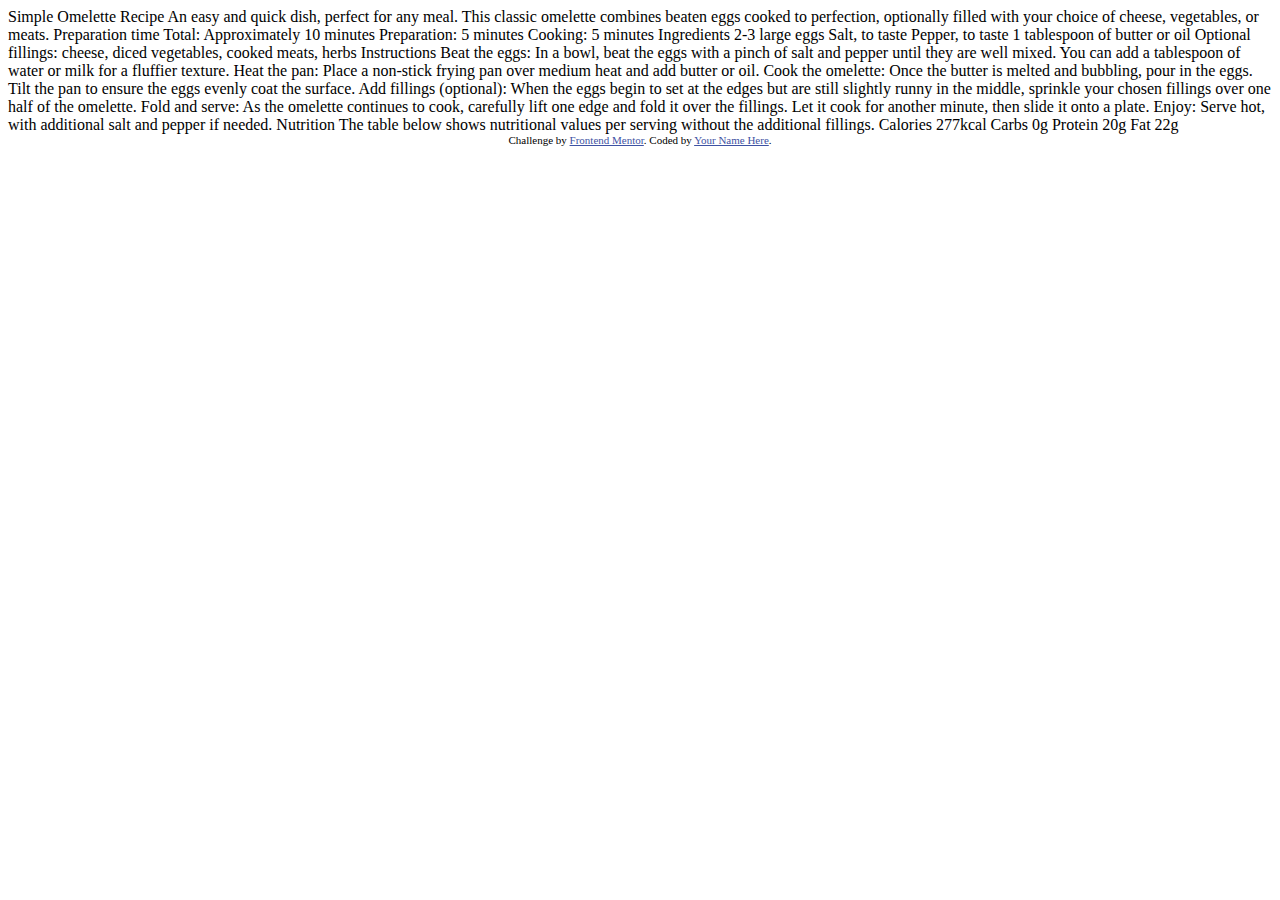
==== recipe-page-main/index.html @ f67515c8 "First Commit" ====
<!DOCTYPE html>
<html lang="en">
<head>
  <meta charset="UTF-8">
  <meta name="viewport" content="width=device-width, initial-scale=1.0"> <!-- displays site properly based on user's device -->

  <link rel="icon" type="image/png" sizes="32x32" href="./assets/images/favicon-32x32.png">
  
  <title>Frontend Mentor | Recipe page</title>

  <!-- Feel free to remove these styles or customise in your own stylesheet 👍 -->
  <style>
    .attribution { font-size: 11px; text-align: center; }
    .attribution a { color: hsl(228, 45%, 44%); }
  </style>
</head>
<body>

  Simple Omelette Recipe

  An easy and quick dish, perfect for any meal. This classic omelette combines beaten eggs cooked 
  to perfection, optionally filled with your choice of cheese, vegetables, or meats.

  Preparation time

  Total: Approximately 10 minutes
  Preparation: 5 minutes
  Cooking: 5 minutes

  Ingredients

  2-3 large eggs
  Salt, to taste
  Pepper, to taste
  1 tablespoon of butter or oil
  Optional fillings: cheese, diced vegetables, cooked meats, herbs

  Instructions

  Beat the eggs: In a bowl, beat the eggs with a pinch of salt and pepper until they are well mixed. 
  You can add a tablespoon of water or milk for a fluffier texture.

  Heat the pan: Place a non-stick frying pan over medium heat and add butter or oil.

  Cook the omelette: Once the butter is melted and bubbling, pour in the eggs. Tilt the pan to ensure 
  the eggs evenly coat the surface.

  Add fillings (optional): When the eggs begin to set at the edges but are still slightly runny in the 
  middle, sprinkle your chosen fillings over one half of the omelette.

  Fold and serve: As the omelette continues to cook, carefully lift one edge and fold it over the 
  fillings. Let it cook for another minute, then slide it onto a plate.

  Enjoy: Serve hot, with additional salt and pepper if needed.

  Nutrition

  The table below shows nutritional values per serving without the additional fillings.

  Calories
  277kcal

  Carbs
  0g

  Protein
  20g

  Fat
  22g
  
  <div class="attribution">
    Challenge by <a href="https://www.frontendmentor.io?ref=challenge" target="_blank">Frontend Mentor</a>. 
    Coded by <a href="#">Your Name Here</a>.
  </div>
</body>
</html>
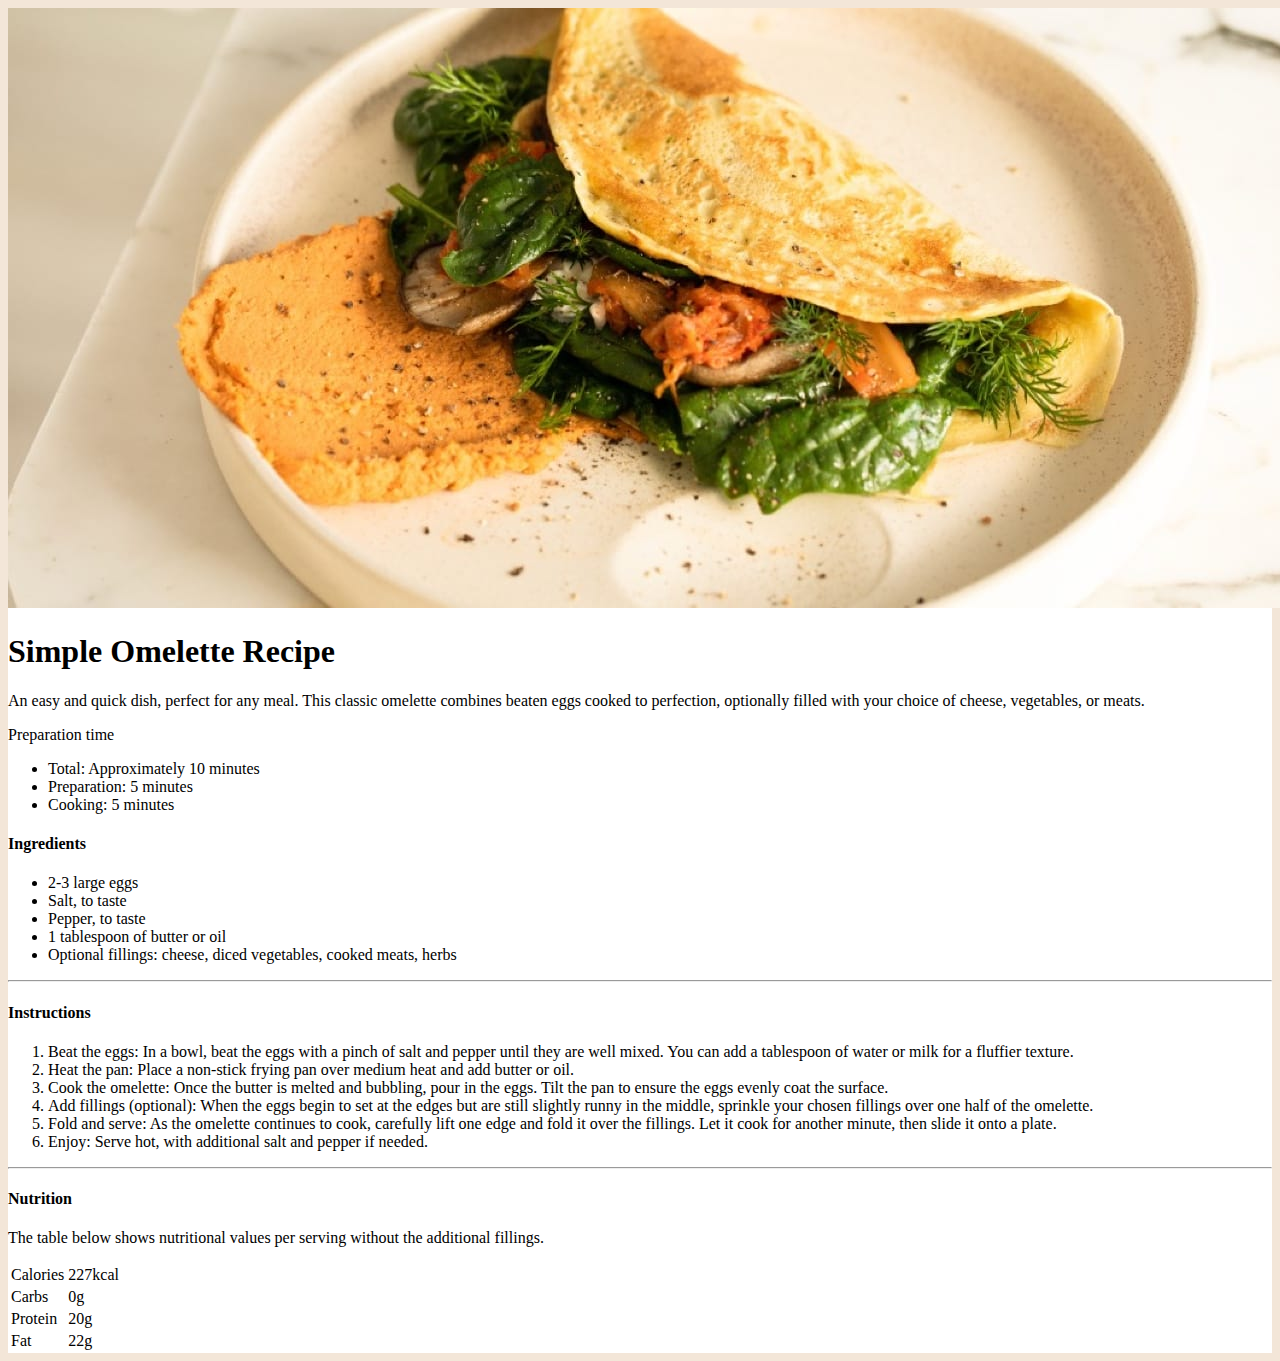
==== commit ac070ebf: "set up html file. started beginning of css file" ====
--- a/recipe-page-main/index.html
+++ b/recipe-page-main/index.html
@@ -3,75 +3,107 @@
 <head>
   <meta charset="UTF-8">
   <meta name="viewport" content="width=device-width, initial-scale=1.0"> <!-- displays site properly based on user's device -->
-
+  <link rel="preconnect" href="https://fonts.googleapis.com">
+<link rel="preconnect" href="https://fonts.gstatic.com" crossorigin>
+<link href="https://fonts.googleapis.com/css2?family=Inter:ital,opsz,wght@0,14..32,100..900;1,14..32,100..900&family=Young+Serif&display=swap" rel="stylesheet">
   <link rel="icon" type="image/png" sizes="32x32" href="./assets/images/favicon-32x32.png">
-  
-  <title>Frontend Mentor | Recipe page</title>
-
-  <!-- Feel free to remove these styles or customise in your own stylesheet 👍 -->
-  <style>
-    .attribution { font-size: 11px; text-align: center; }
-    .attribution a { color: hsl(228, 45%, 44%); }
-  </style>
+  <link rel="preconnect" href="https://fonts.googleapis.com">
+<link rel="preconnect" href="https://fonts.gstatic.com" crossorigin>
+<link href="https://fonts.googleapis.com/css2?family=Inter:ital,opsz,wght@0,14..32,100..900;1,14..32,100..900&family=Outfit:wght@100..900&family=Young+Serif&display=swap" rel="stylesheet">
+  <link rel="stylesheet" href="styles.css">
+  <title>Recipe Page</title>
 </head>
 <body>
+  <!--Card div-->
+  <div class="card">
+  <!--Image div-->
+<div class="image">
+  <img class="header-photo" src="assets/images/image-omelette.jpeg" alt="image of omletette on plate">
+</div>
+<!--Title and Description-->
+  <div class="blog-info">
+    <h1>Simple Omelette Recipe</h1>
+    <p>An easy and quick dish, perfect for any meal. This classic omelette combines beaten eggs cooked 
+      to perfection, optionally filled with your choice of cheese, vegetables, or meats.</p>
+  </div>
+  <!--Prep Div-->
+  <div class="prep-div">
+    <p class="prep-time">Preparation time</p>
+      <ul>
+        <li><span class="bold">Total:</span> Approximately 10 minutes</li>
+        <li><span class="bold">Preparation:</span> 5 minutes</li>
+        <li><span class="bold">Cooking:</span> 5 minutes</li>
+      </ul>
+  </div>
+  <!--Ingredients div-->
+  <div class="ingredients-div">
+    <h4>Ingredients</h4>
+    <ul>
+      <li>2-3 large eggs</li>
+      <li>Salt, to taste</li>
+      <li>Pepper, to taste</li>
+      <li>1 tablespoon of butter or oil</li>
+      <li>Optional fillings: cheese, diced vegetables, cooked meats, herbs</li>
+    </ul>
+  </div>
+  <!--Line break-->
+  <hr>
+  <!--Instructions div-->
+  <div class="instructions-div">
+    <h4>Instructions</h4>
+    <ol type="1">
+      <li><span class="bold"> Beat the eggs:</span> In a bowl, beat the eggs with a pinch of salt and pepper until they are well mixed. 
+        You can add a tablespoon of water or milk for a fluffier texture.
+      </li>
+      <li><span class="bold">Heat the pan:</span> Place a non-stick frying pan over medium heat and add butter or oil.
+      </li>
+      <li><span class="bold">Cook the omelette:</span> Once the butter is melted and bubbling, pour in the eggs. Tilt the pan to ensure 
+        the eggs evenly coat the surface.
+      </li>
+      <li><span class="bold">Add fillings (optional):</span> When the eggs begin to set at the edges but are still slightly runny in the 
+        middle, sprinkle your chosen fillings over one half of the omelette.
+      </li>
+      <li><span class="bold">Fold and serve:</span> As the omelette continues to cook, carefully lift one edge and fold it over the 
+        fillings. Let it cook for another minute, then slide it onto a plate.
+      </li>
+      <li><span class="bold">Enjoy:</span> Serve hot, with additional salt and pepper if needed.</li>
+    </ol>
+  </div>
+  <!--Line Break-->
+  <hr>
+  <div class="nutrition-div">
+    <h4>Nutrition</h4>
+    <p>The table below shows nutritional values per serving without the additional fillings.</p>
+    <!--Table-->
+    <table>
+      <tr>
+        <td>Calories</td>
+        <td class="value">227kcal</td>
+      </tr>
+     
+      <tr>
+        <td>Carbs</td>
+        <td class="value">0g</td>
+      </tr>
+     
+      <tr>
+        <td>Protein</td>
+        <td class="value">20g</td>
+      </tr>
+     
+      <tr>
+        <td>Fat</td>
+        <td class="value">22g</td>
+      </tr>
+    </table>
+  </div>
+</div>
 
-  Simple Omelette Recipe
-
-  An easy and quick dish, perfect for any meal. This classic omelette combines beaten eggs cooked 
-  to perfection, optionally filled with your choice of cheese, vegetables, or meats.
-
-  Preparation time
-
-  Total: Approximately 10 minutes
-  Preparation: 5 minutes
-  Cooking: 5 minutes
-
-  Ingredients
-
-  2-3 large eggs
-  Salt, to taste
-  Pepper, to taste
-  1 tablespoon of butter or oil
-  Optional fillings: cheese, diced vegetables, cooked meats, herbs
-
-  Instructions
-
-  Beat the eggs: In a bowl, beat the eggs with a pinch of salt and pepper until they are well mixed. 
-  You can add a tablespoon of water or milk for a fluffier texture.
-
-  Heat the pan: Place a non-stick frying pan over medium heat and add butter or oil.
-
-  Cook the omelette: Once the butter is melted and bubbling, pour in the eggs. Tilt the pan to ensure 
-  the eggs evenly coat the surface.
-
-  Add fillings (optional): When the eggs begin to set at the edges but are still slightly runny in the 
-  middle, sprinkle your chosen fillings over one half of the omelette.
-
-  Fold and serve: As the omelette continues to cook, carefully lift one edge and fold it over the 
-  fillings. Let it cook for another minute, then slide it onto a plate.
-
-  Enjoy: Serve hot, with additional salt and pepper if needed.
-
-  Nutrition
-
-  The table below shows nutritional values per serving without the additional fillings.
-
-  Calories
-  277kcal
-
-  Carbs
-  0g
-
-  Protein
-  20g
-
-  Fat
-  22g
-  
+  <!--
   <div class="attribution">
     Challenge by <a href="https://www.frontendmentor.io?ref=challenge" target="_blank">Frontend Mentor</a>. 
     Coded by <a href="#">Your Name Here</a>.
   </div>
+-->
 </body>
 </html>--- a/recipe-page-main/styles.css
+++ b/recipe-page-main/styles.css
@@ -0,0 +1,8 @@
+body {
+background-color: hsl(30, 54%, 90%);
+}
+
+.card {
+  background-color: hsl(0, 0%, 100%);
+  
+}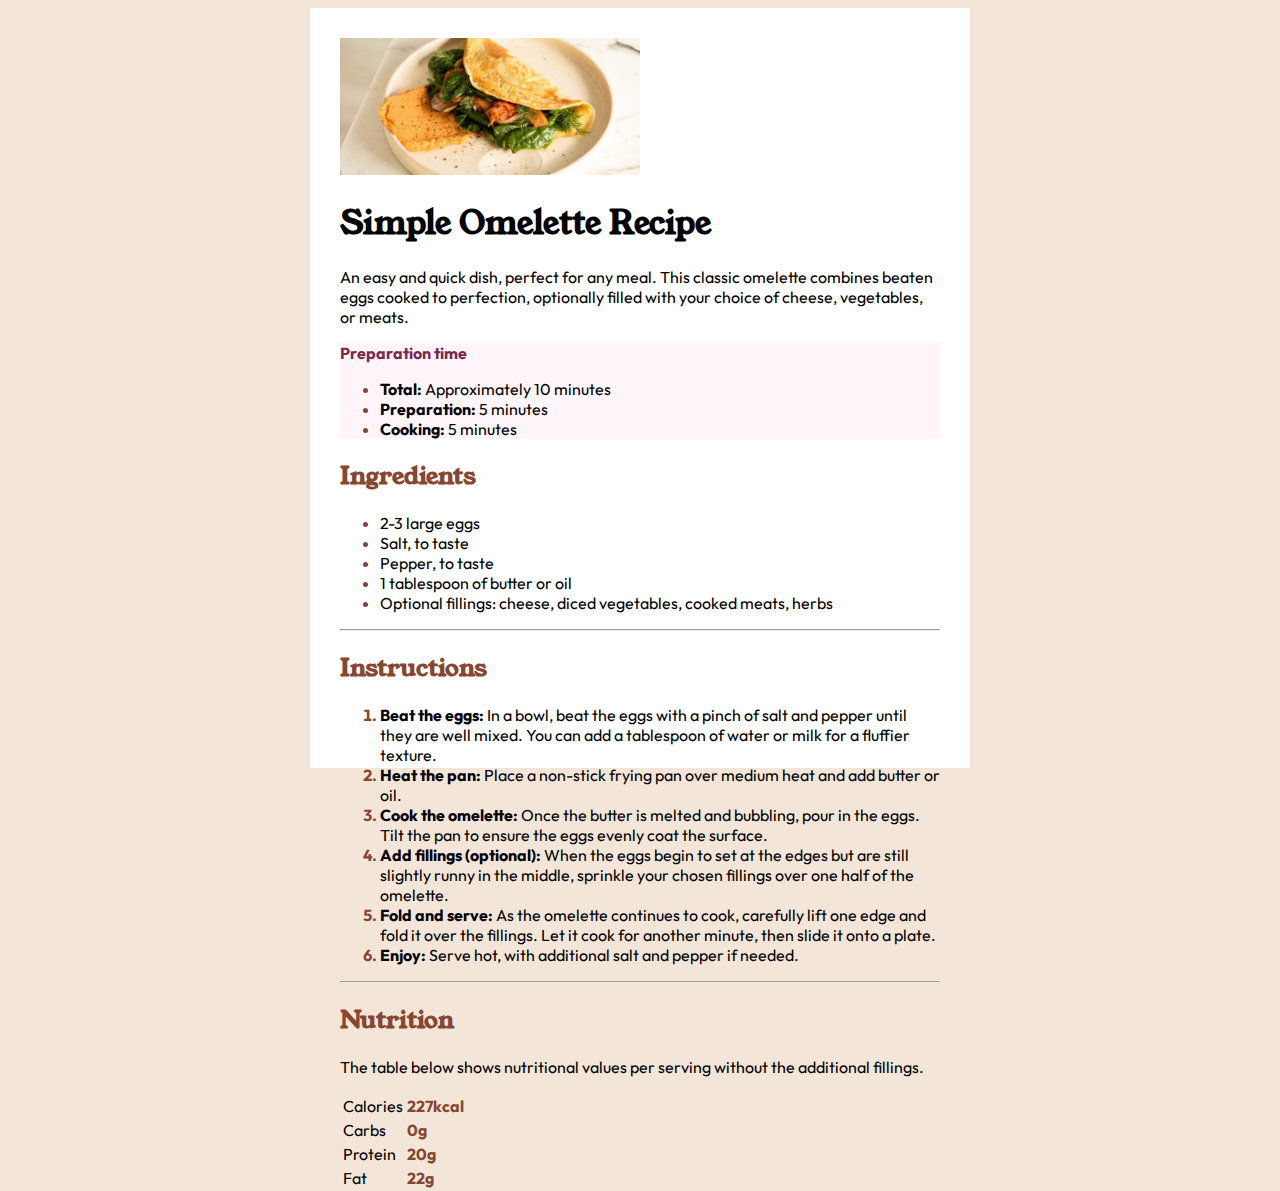
==== commit 2d332ad6: "minor changes to html, added colors in css" ====
--- a/recipe-page-main/index.html
+++ b/recipe-page-main/index.html
@@ -28,7 +28,7 @@
   </div>
   <!--Prep Div-->
   <div class="prep-div">
-    <p class="prep-time">Preparation time</p>
+   <span class="bold"><p class="prep-title">Preparation time</p></span>
       <ul>
         <li><span class="bold">Total:</span> Approximately 10 minutes</li>
         <li><span class="bold">Preparation:</span> 5 minutes</li>
@@ -37,7 +37,7 @@
   </div>
   <!--Ingredients div-->
   <div class="ingredients-div">
-    <h4>Ingredients</h4>
+    <h2>Ingredients</h2>
     <ul>
       <li>2-3 large eggs</li>
       <li>Salt, to taste</li>
@@ -50,7 +50,7 @@
   <hr>
   <!--Instructions div-->
   <div class="instructions-div">
-    <h4>Instructions</h4>
+    <h2>Instructions</h2>
     <ol type="1">
       <li><span class="bold"> Beat the eggs:</span> In a bowl, beat the eggs with a pinch of salt and pepper until they are well mixed. 
         You can add a tablespoon of water or milk for a fluffier texture.
@@ -72,7 +72,7 @@
   <!--Line Break-->
   <hr>
   <div class="nutrition-div">
-    <h4>Nutrition</h4>
+    <h2>Nutrition</h2>
     <p>The table below shows nutritional values per serving without the additional fillings.</p>
     <!--Table-->
     <table>
--- a/recipe-page-main/styles.css
+++ b/recipe-page-main/styles.css
@@ -1,8 +1,47 @@
 body {
-background-color: hsl(30, 54%, 90%);
+  background-color: hsl(30, 54%, 90%);
+  font-size: 16px;
+  display: flex;
+  justify-content: center;
+  align-items: center;
+}
+
+h1, h2 {
+  font-family: "Young Serif";
+}
+
+p, ol, ul, table {
+  font-family: "Outfit";
 }
 
 .card {
   background-color: hsl(0, 0%, 100%);
-  
-}+  height: 700px;
+  width: 600px;
+  padding: 30px;
+}
+
+.header-photo {
+  width: 50%; 
+}
+
+.bold, .value, li::marker {
+  font-weight: bold;
+}
+
+.prep-div {
+  background-color: hsl(330, 100%, 98%) ;
+}
+
+.prep-title {
+  color:hsl(332, 51%, 32%);
+}
+
+h2, .value {
+  color: hsl(14, 45%, 36%);
+}
+
+li::marker {
+  color: hsl(14, 45%, 36%);
+}
+
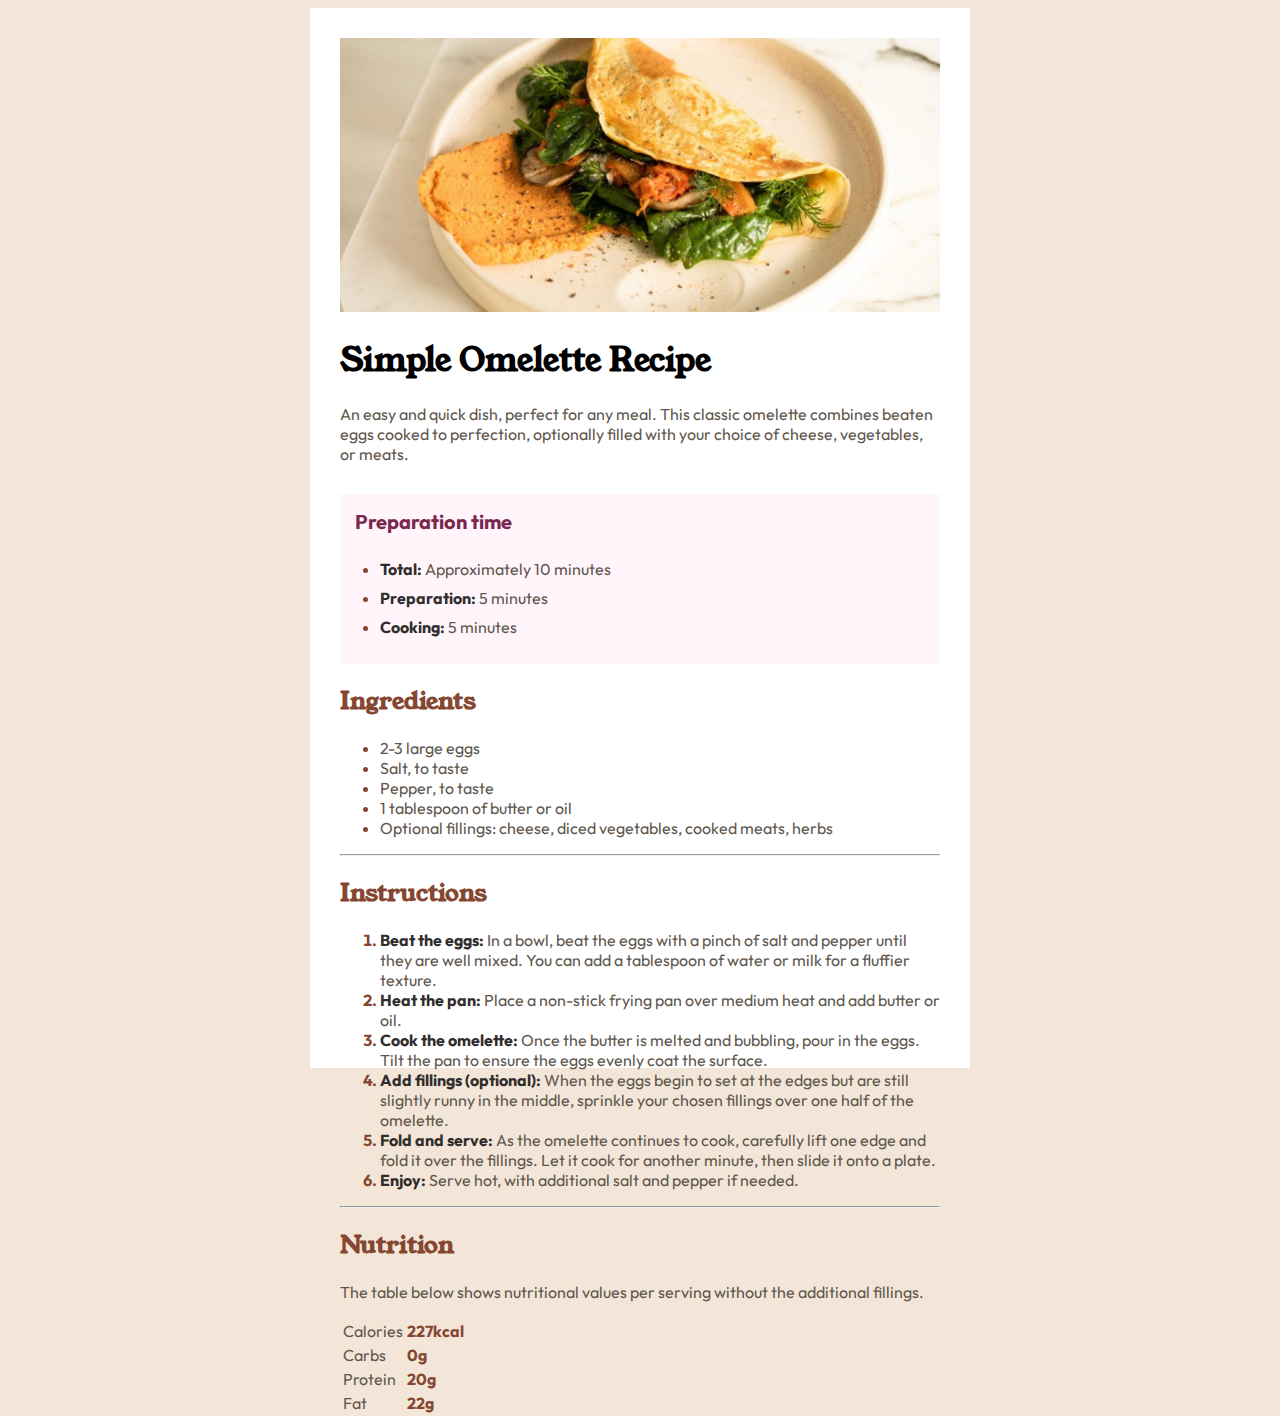
==== commit 6b62d3ef: "styled heading and prep div" ====
--- a/recipe-page-main/index.html
+++ b/recipe-page-main/index.html
@@ -23,14 +23,14 @@
 <!--Title and Description-->
   <div class="blog-info">
     <h1>Simple Omelette Recipe</h1>
-    <p>An easy and quick dish, perfect for any meal. This classic omelette combines beaten eggs cooked 
+    <p class="description">An easy and quick dish, perfect for any meal. This classic omelette combines beaten eggs cooked 
       to perfection, optionally filled with your choice of cheese, vegetables, or meats.</p>
   </div>
   <!--Prep Div-->
   <div class="prep-div">
    <span class="bold"><p class="prep-title">Preparation time</p></span>
       <ul>
-        <li><span class="bold">Total:</span> Approximately 10 minutes</li>
+        <li><span class="bold"> Total:</span> Approximately 10 minutes</li>
         <li><span class="bold">Preparation:</span> 5 minutes</li>
         <li><span class="bold">Cooking:</span> 5 minutes</li>
       </ul>
--- a/recipe-page-main/styles.css
+++ b/recipe-page-main/styles.css
@@ -12,36 +12,56 @@
 
 p, ol, ul, table {
   font-family: "Outfit";
+  color: hsl(30, 10%, 34%);
 }
 
 .card {
   background-color: hsl(0, 0%, 100%);
-  height: 700px;
+  height: 1000px;
   width: 600px;
   padding: 30px;
 }
 
 .header-photo {
-  width: 50%; 
+  width: 100%; 
 }
 
 .bold, .value, li::marker {
   font-weight: bold;
 }
 
+.bold {
+  color: hsl(24, 5%, 18%);
+}
+
+h2, .value, li::marker {
+  color: hsl(14, 45%, 36%);
+}
+
+hr {
+  color: hsl(30, 18%, 87%);
+}
+
+.description {
+  margin-bottom: 50px;
+}
+
 .prep-div {
   background-color: hsl(330, 100%, 98%) ;
+  height: 170px;
+  margin-top: -20px;
 }
+
+.prep-div li {
+  margin-top: 4px;
+  padding-top: 5px;
+}
+
+
 
 .prep-title {
   color:hsl(332, 51%, 32%);
-}
-
-h2, .value {
-  color: hsl(14, 45%, 36%);
-}
-
-li::marker {
-  color: hsl(14, 45%, 36%);
-}
-
+  font-size: 20px;
+  padding-left: 15px;
+  padding-top: 15px;
+}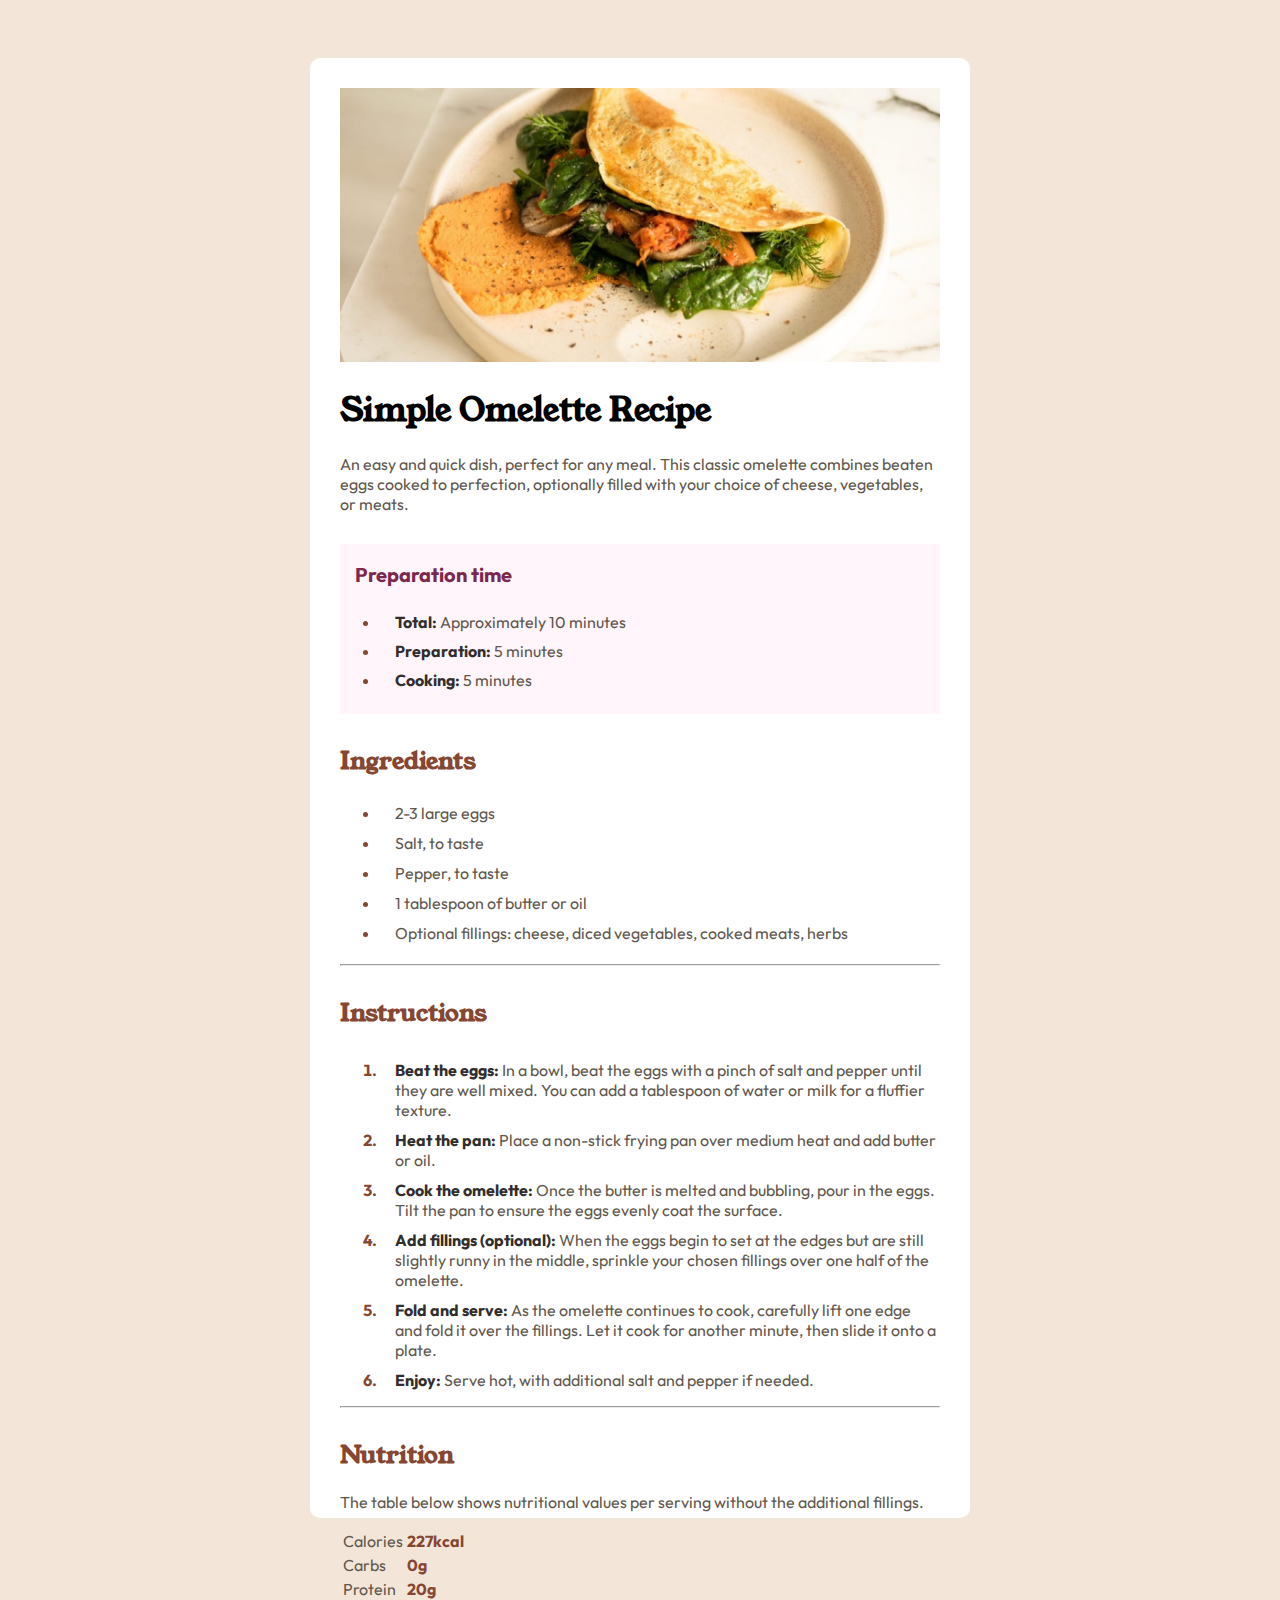
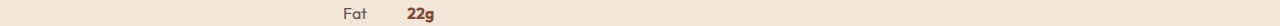
==== commit 246d2138: "styled list items with padding and added classes to header titles" ====
--- a/recipe-page-main/index.html
+++ b/recipe-page-main/index.html
@@ -37,7 +37,7 @@
   </div>
   <!--Ingredients div-->
   <div class="ingredients-div">
-    <h2>Ingredients</h2>
+    <h2 class="ingredients-title">Ingredients</h2>
     <ul>
       <li>2-3 large eggs</li>
       <li>Salt, to taste</li>
@@ -50,7 +50,7 @@
   <hr>
   <!--Instructions div-->
   <div class="instructions-div">
-    <h2>Instructions</h2>
+    <h2 class="instructions-title">Instructions</h2>
     <ol type="1">
       <li><span class="bold"> Beat the eggs:</span> In a bowl, beat the eggs with a pinch of salt and pepper until they are well mixed. 
         You can add a tablespoon of water or milk for a fluffier texture.
@@ -72,7 +72,7 @@
   <!--Line Break-->
   <hr>
   <div class="nutrition-div">
-    <h2>Nutrition</h2>
+    <h2 class="nutrition-title">Nutrition</h2>
     <p>The table below shows nutritional values per serving without the additional fillings.</p>
     <!--Table-->
     <table>
--- a/recipe-page-main/styles.css
+++ b/recipe-page-main/styles.css
@@ -3,7 +3,7 @@
   font-size: 16px;
   display: flex;
   justify-content: center;
-  align-items: center;
+  align-content: center;
 }
 
 h1, h2 {
@@ -17,9 +17,12 @@
 
 .card {
   background-color: hsl(0, 0%, 100%);
-  height: 1000px;
+  height: 1400px;
   width: 600px;
   padding: 30px;
+  margin-top: 50px;
+  margin-bottom: 50px;
+  border-radius: 10px;
 }
 
 .header-photo {
@@ -55,13 +58,34 @@
 .prep-div li {
   margin-top: 4px;
   padding-top: 5px;
+  padding-left: 15px;
 }
-
-
-
 .prep-title {
   color:hsl(332, 51%, 32%);
   font-size: 20px;
   padding-left: 15px;
-  padding-top: 15px;
+  padding-top: 18px;
+}
+
+.ingredients-div li {
+  padding-left: 15px;
+  padding-top: 5px;
+  padding-bottom: 5px;
+}
+
+.ingredients-title {
+  padding-top: 10px;
+}
+
+.instructions-div li {
+  padding-left: 15px;
+  padding-top: 10px;
+}
+
+.instructions-title {
+  padding-top: 10px;
+}
+
+.nutrition-title {
+  padding-top: 10px;
 }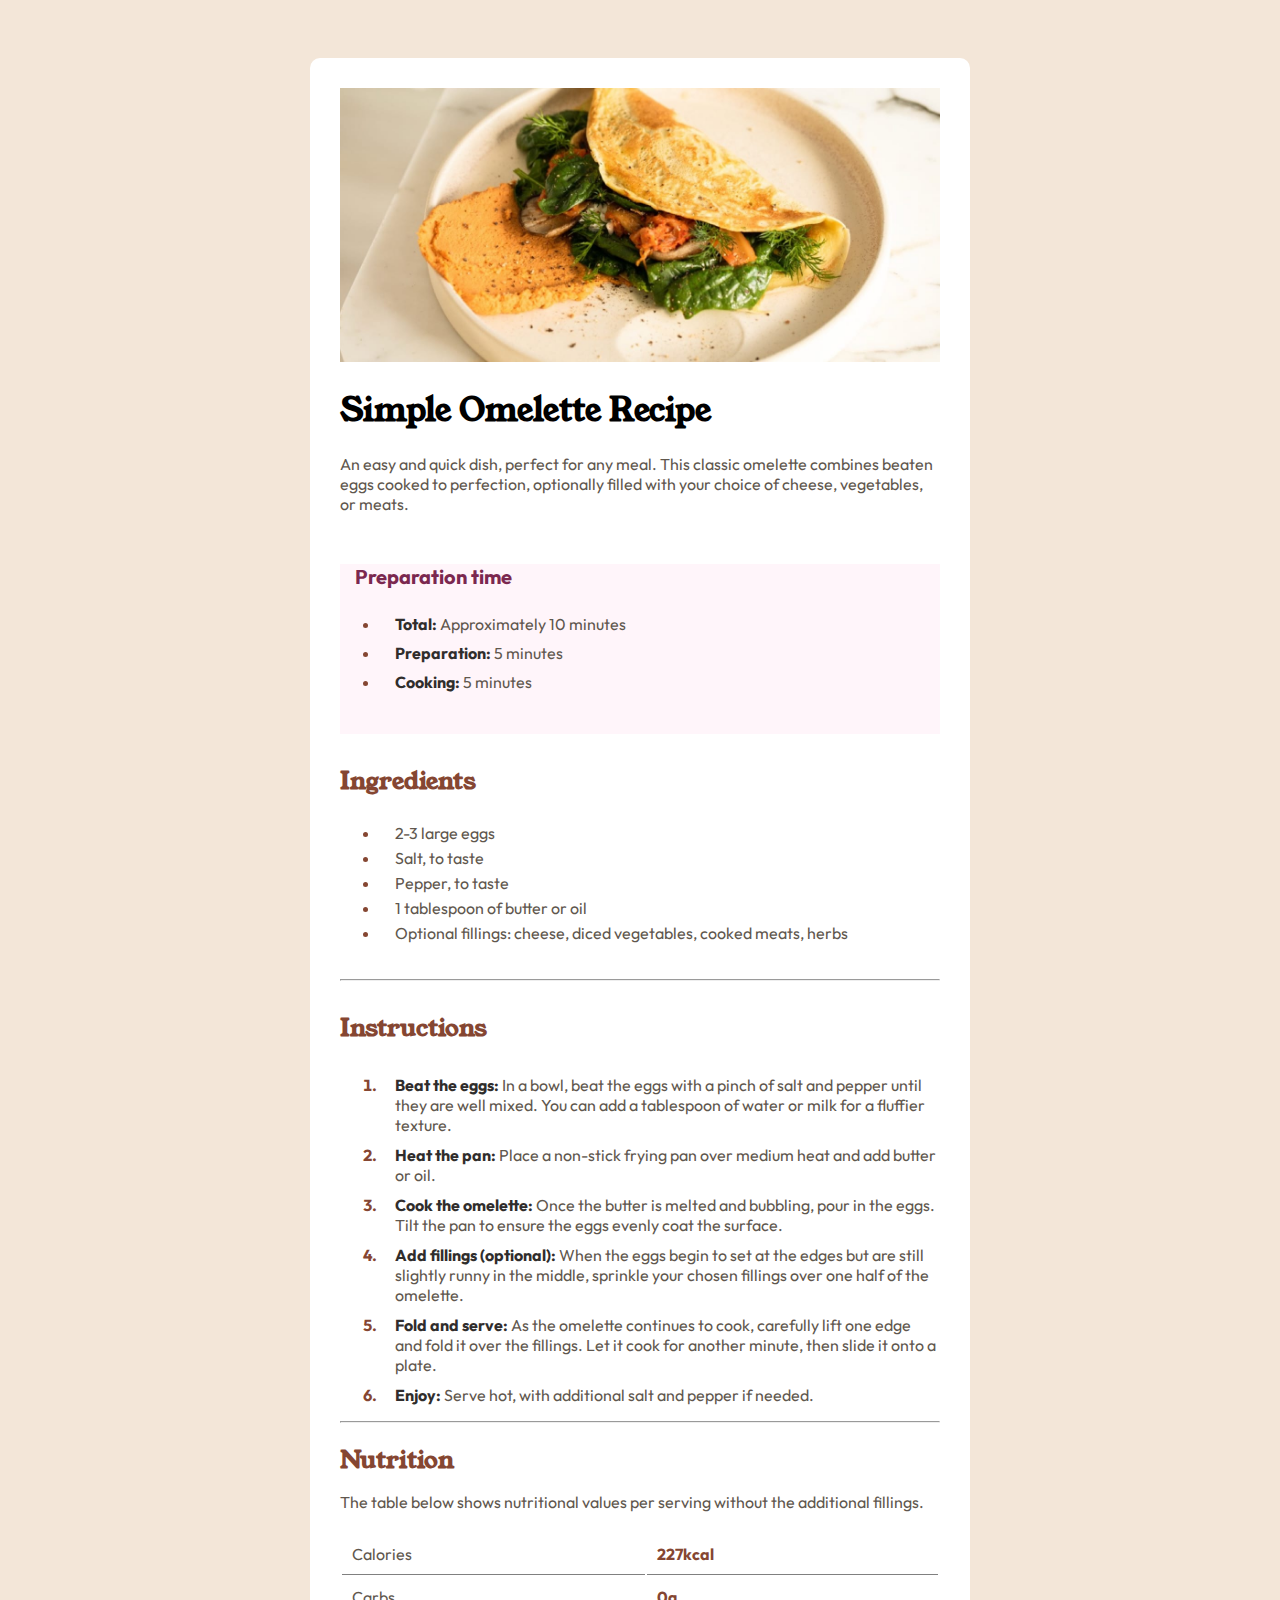
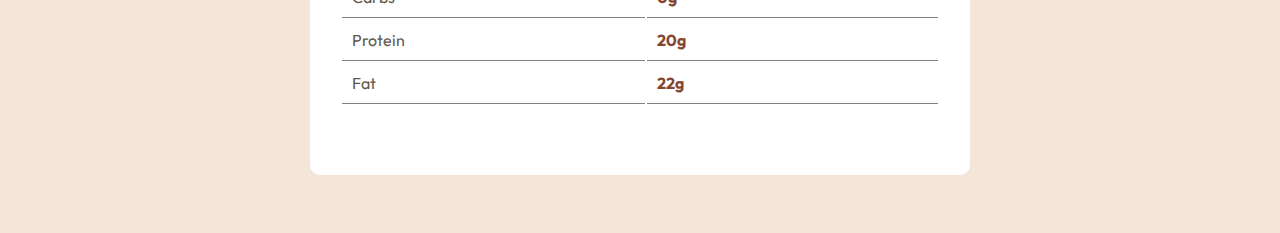
==== commit 57d19dac: "styled nuttrition div and tablle, added a class somewhere" ====
--- a/recipe-page-main/index.html
+++ b/recipe-page-main/index.html
@@ -73,7 +73,7 @@
   <hr>
   <div class="nutrition-div">
     <h2 class="nutrition-title">Nutrition</h2>
-    <p>The table below shows nutritional values per serving without the additional fillings.</p>
+    <p class="nutrition-para">The table below shows nutritional values per serving without the additional fillings.</p>
     <!--Table-->
     <table>
       <tr>
--- a/recipe-page-main/styles.css
+++ b/recipe-page-main/styles.css
@@ -17,7 +17,7 @@
 
 .card {
   background-color: hsl(0, 0%, 100%);
-  height: 1400px;
+  height: 1657px;
   width: 600px;
   padding: 30px;
   margin-top: 50px;
@@ -52,9 +52,10 @@
 .prep-div {
   background-color: hsl(330, 100%, 98%) ;
   height: 170px;
-  margin-top: -20px;
 }
-
+.prep-div ul {
+  margin-bottom: 45px;
+}
 .prep-div li {
   margin-top: 4px;
   padding-top: 5px;
@@ -64,17 +65,23 @@
   color:hsl(332, 51%, 32%);
   font-size: 20px;
   padding-left: 15px;
-  padding-top: 18px;
+}
+
+.ingredients-div ul {
+  padding-bottom: 20px;
 }
 
 .ingredients-div li {
   padding-left: 15px;
   padding-top: 5px;
-  padding-bottom: 5px;
 }
 
 .ingredients-title {
   padding-top: 10px;
+}
+
+.instruction-div ol {
+margin-bottom: 20px;
 }
 
 .instructions-div li {
@@ -87,5 +94,27 @@
 }
 
 .nutrition-title {
-  padding-top: 10px;
-}+  margin-top: 20px;
+  padding-bottom: 10px;
+}
+
+.nutrition-para {
+ margin-top: -15px;
+}
+
+td {
+  margin-left: 50px;
+}
+
+
+table {
+  width: 100%;
+  margin-top: 20px;
+}
+td {
+  border-bottom: solid 1px grey;
+  padding: 10px;
+}
+
+
+  